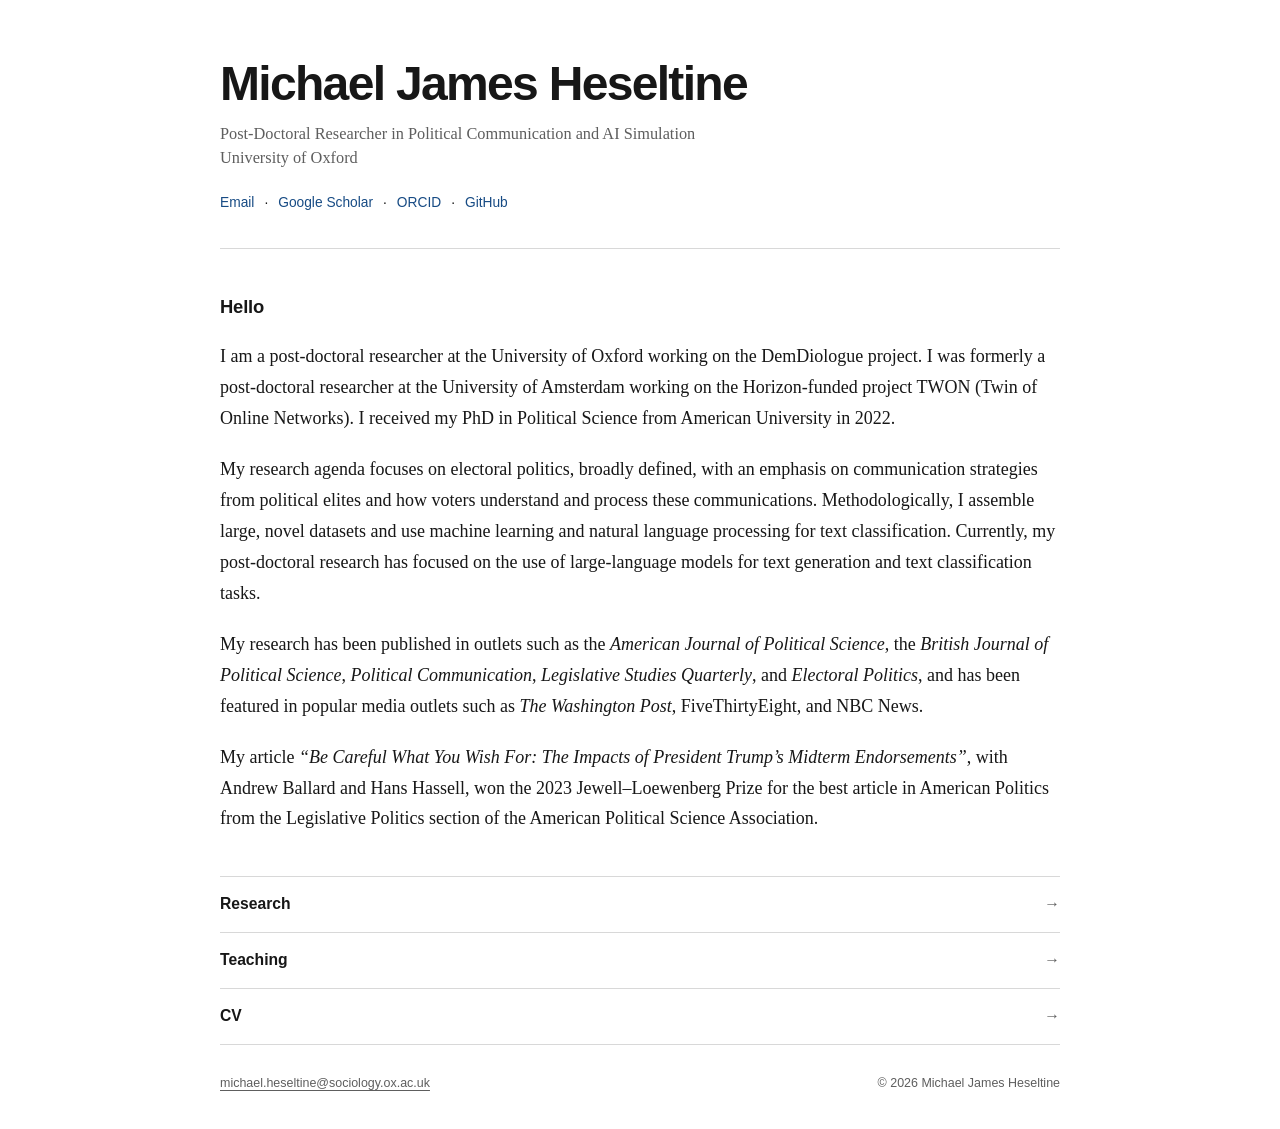
==== index.html @ 0545c975 "Add files via upload" ====
<!doctype html>
<html lang="en">
<head>
  <meta charset="utf-8" />
  <meta name="viewport" content="width=device-width, initial-scale=1" />
  <meta name="description" content="Michael James Heseltine — Post-Doctoral Researcher in Political Communication and AI Simulation at the University of Oxford." />
  <title>Michael James Heseltine</title>
  <link rel="stylesheet" href="style.css" />
</head>
<body>
  <main class="site-shell">
    <header class="site-header">
      <div class="identity">
        <h1>Michael James Heseltine</h1>
        <p class="role">Post-Doctoral Researcher in Political Communication and AI Simulation<br />University of Oxford</p>
      </div>

      <nav class="social-links" aria-label="Contact and academic links">
        <a href="mailto:michael.heseltine@sociology.ox.ac.uk">Email</a>
        <span aria-hidden="true">·</span>
        <a href="#">Google Scholar</a>
        <span aria-hidden="true">·</span>
        <a href="#">ORCID</a>
        <span aria-hidden="true">·</span>
        <a href="#">GitHub</a>
      </nav>
    </header>

    <section class="intro" aria-labelledby="hello-heading">
      <h2 id="hello-heading">Hello</h2>
      <p>
        I am a post-doctoral researcher at the University of Oxford working on the DemDiologue project.
        I was formerly a post-doctoral researcher at the University of Amsterdam working on the Horizon-funded
        project TWON (Twin of Online Networks). I received my PhD in Political Science from American University in 2022.
      </p>
      <p>
        My research agenda focuses on electoral politics, broadly defined, with an emphasis on communication strategies
        from political elites and how voters understand and process these communications. Methodologically, I assemble
        large, novel datasets and use machine learning and natural language processing for text classification.
        Currently, my post-doctoral research has focused on the use of large-language models for text generation and
        text classification tasks.
      </p>
      <p>
        My research has been published in outlets such as the <em>American Journal of Political Science</em>,
        the <em>British Journal of Political Science</em>, <em>Political Communication</em>,
        <em>Legislative Studies Quarterly</em>, and <em>Electoral Politics</em>, and has been featured in popular media
        outlets such as <em>The Washington Post</em>, FiveThirtyEight, and NBC News.
      </p>
      <p>
        My article <em>“Be Careful What You Wish For: The Impacts of President Trump’s Midterm Endorsements”</em>,
        with Andrew Ballard and Hans Hassell, won the 2023 Jewell–Loewenberg Prize for the best article in American
        Politics from the Legislative Politics section of the American Political Science Association.
      </p>
    </section>

    <section class="links-grid" aria-label="Site sections">
      <a href="research.html">Research <span>→</span></a>
      <a href="teaching.html">Teaching <span>→</span></a>
      <a href="cv.html">CV <span>→</span></a>
    </section>

    <footer class="site-footer">
      <a href="mailto:michael.heseltine@sociology.ox.ac.uk">michael.heseltine@sociology.ox.ac.uk</a>
      <span>© 2026 Michael James Heseltine</span>
    </footer>
  </main>
</body>
</html>
---- style.css ----
:root {
  --text: #171717;
  --muted: #5e5e5e;
  --rule: #d8d8d8;
  --link: #174b84;
  --max-width: 840px;
}

* { box-sizing: border-box; }

html { scroll-behavior: smooth; }

body {
  margin: 0;
  background: #fff;
  color: var(--text);
  font-family: Georgia, "Times New Roman", serif;
  font-size: 18px;
  line-height: 1.72;
}

a {
  color: var(--link);
  text-decoration-thickness: 1px;
  text-underline-offset: 3px;
}

a:hover { text-decoration-thickness: 2px; }

.site-shell {
  width: min(calc(100% - 40px), var(--max-width));
  margin: 0 auto;
  padding: 58px 0 34px;
}

.site-header {
  padding-bottom: 34px;
  border-bottom: 1px solid var(--rule);
}

h1 {
  margin: 0;
  font-family: Arial, Helvetica, sans-serif;
  font-size: clamp(2rem, 5vw, 3rem);
  line-height: 1.08;
  letter-spacing: -0.035em;
  font-weight: 700;
}

.role {
  margin: 12px 0 0;
  color: var(--muted);
  font-size: 1.02rem;
  line-height: 1.5;
}

.social-links {
  display: flex;
  flex-wrap: wrap;
  gap: 0 10px;
  margin-top: 20px;
  font-family: Arial, Helvetica, sans-serif;
  font-size: 0.86rem;
}

.social-links a { text-decoration: none; }
.social-links a:hover { text-decoration: underline; }

.intro {
  padding-top: 42px;
}

h2 {
  margin: 0 0 18px;
  font-family: Arial, Helvetica, sans-serif;
  font-size: 1.15rem;
  letter-spacing: -0.01em;
}

p { margin: 0 0 20px; }

.links-grid {
  margin-top: 42px;
  border-top: 1px solid var(--rule);
  border-bottom: 1px solid var(--rule);
}

.links-grid a {
  display: flex;
  justify-content: space-between;
  align-items: center;
  padding: 14px 0;
  color: var(--text);
  text-decoration: none;
  font-family: Arial, Helvetica, sans-serif;
  font-size: 0.98rem;
  font-weight: 600;
}

.links-grid a + a { border-top: 1px solid var(--rule); }
.links-grid span { color: var(--muted); font-weight: 400; }

.site-footer {
  display: flex;
  justify-content: space-between;
  gap: 18px;
  margin-top: 28px;
  color: var(--muted);
  font-family: Arial, Helvetica, sans-serif;
  font-size: 0.78rem;
}

.site-footer a { color: var(--muted); }

@media (max-width: 640px) {
  body { font-size: 17px; }
  .site-shell { width: min(calc(100% - 28px), var(--max-width)); padding-top: 32px; }
  .site-header { padding-bottom: 26px; }
  .intro { padding-top: 30px; }
  .site-footer { flex-direction: column; }
}
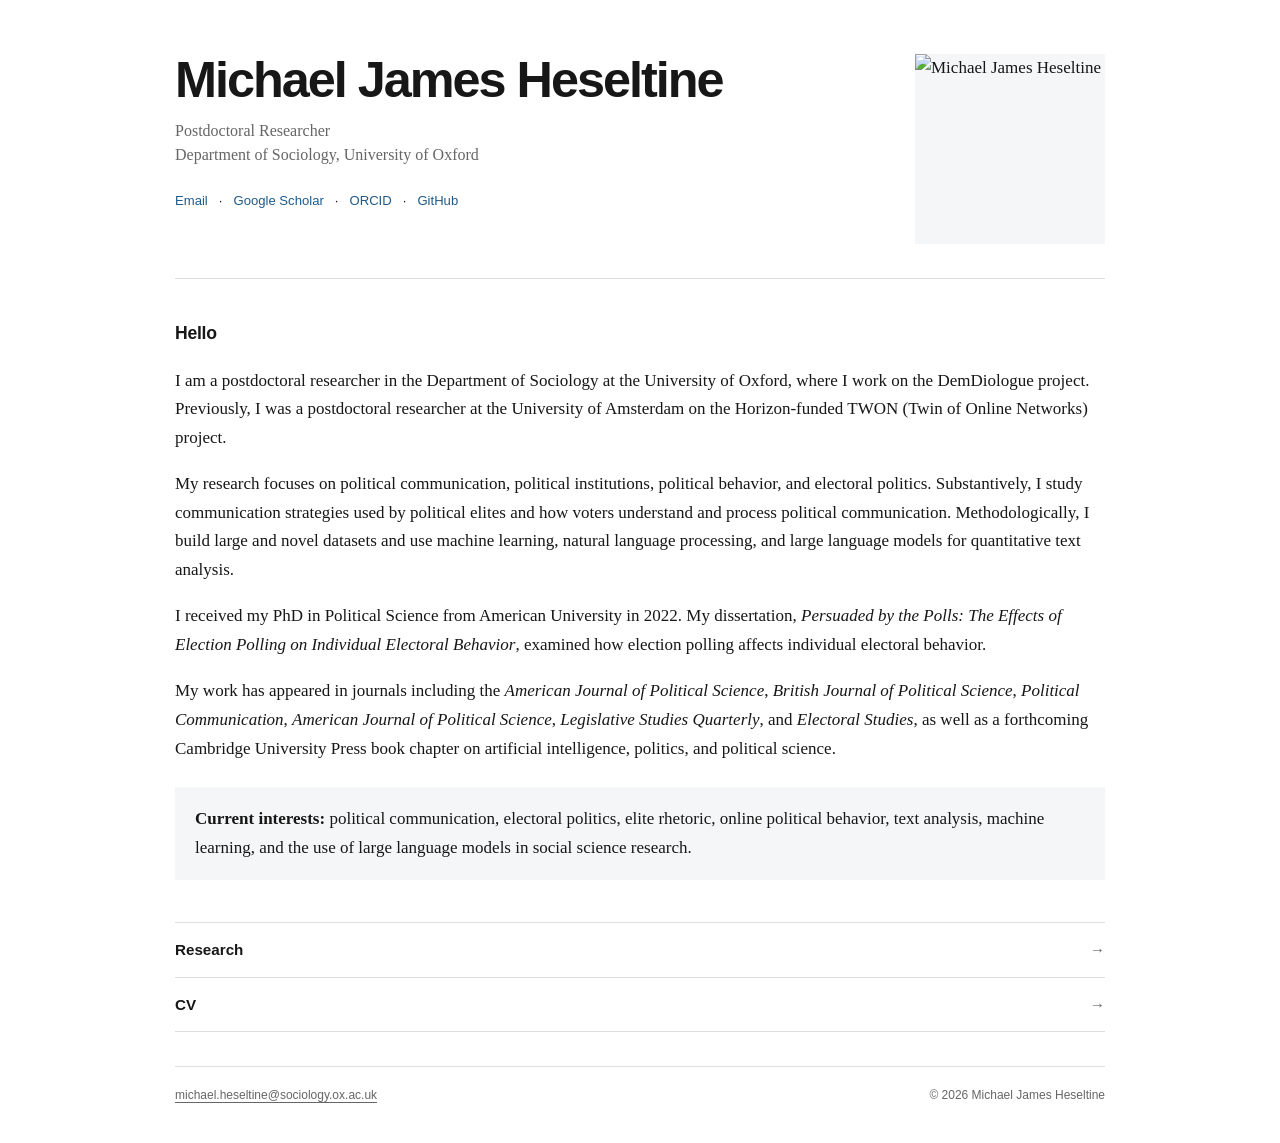
==== commit a8363102: "Add files via upload" ====
--- a/index.html
+++ b/index.html
@@ -3,7 +3,7 @@
 <head>
   <meta charset="utf-8" />
   <meta name="viewport" content="width=device-width, initial-scale=1" />
-  <meta name="description" content="Michael James Heseltine — Post-Doctoral Researcher in Political Communication and AI Simulation at the University of Oxford." />
+  <meta name="description" content="Michael James Heseltine — Postdoctoral Researcher at the University of Oxford studying political communication, political behavior, and computational methods." />
   <title>Michael James Heseltine</title>
   <link rel="stylesheet" href="style.css" />
 </head>
@@ -12,50 +12,40 @@
     <header class="site-header">
       <div class="identity">
         <h1>Michael James Heseltine</h1>
-        <p class="role">Post-Doctoral Researcher in Political Communication and AI Simulation<br />University of Oxford</p>
+        <p class="role">Postdoctoral Researcher<br />Department of Sociology, University of Oxford</p>
+        <nav class="social-links" aria-label="Contact and academic links">
+          <a href="mailto:michael.heseltine@sociology.ox.ac.uk">Email</a><span aria-hidden="true">·</span>
+          <a href="https://scholar.google.com/citations?user=luhdYRYAAAAJ&amp;hl=en" target="_blank" rel="noopener">Google Scholar</a><span aria-hidden="true">·</span>
+          <a href="https://orcid.org/0000-0002-2943-4414" target="_blank" rel="noopener">ORCID</a><span aria-hidden="true">·</span>
+          <a href="https://github.com/mjheseltine" target="_blank" rel="noopener">GitHub</a>
+        </nav>
       </div>
-
-      <nav class="social-links" aria-label="Contact and academic links">
-        <a href="mailto:michael.heseltine@sociology.ox.ac.uk">Email</a>
-        <span aria-hidden="true">·</span>
-        <a href="#">Google Scholar</a>
-        <span aria-hidden="true">·</span>
-        <a href="#">ORCID</a>
-        <span aria-hidden="true">·</span>
-        <a href="#">GitHub</a>
-      </nav>
+      <div class="photo-wrap">
+        <img src="images/headshot.jpg" alt="Michael James Heseltine" />
+      </div>
     </header>
 
     <section class="intro" aria-labelledby="hello-heading">
       <h2 id="hello-heading">Hello</h2>
       <p>
-        I am a post-doctoral researcher at the University of Oxford working on the DemDiologue project.
-        I was formerly a post-doctoral researcher at the University of Amsterdam working on the Horizon-funded
-        project TWON (Twin of Online Networks). I received my PhD in Political Science from American University in 2022.
+        I am a postdoctoral researcher in the Department of Sociology at the University of Oxford, where I work on the DemDiologue project. Previously, I was a postdoctoral researcher at the University of Amsterdam on the Horizon-funded TWON (Twin of Online Networks) project.
       </p>
       <p>
-        My research agenda focuses on electoral politics, broadly defined, with an emphasis on communication strategies
-        from political elites and how voters understand and process these communications. Methodologically, I assemble
-        large, novel datasets and use machine learning and natural language processing for text classification.
-        Currently, my post-doctoral research has focused on the use of large-language models for text generation and
-        text classification tasks.
+        My research focuses on political communication, political institutions, political behavior, and electoral politics. Substantively, I study communication strategies used by political elites and how voters understand and process political communication. Methodologically, I build large and novel datasets and use machine learning, natural language processing, and large language models for quantitative text analysis.
       </p>
       <p>
-        My research has been published in outlets such as the <em>American Journal of Political Science</em>,
-        the <em>British Journal of Political Science</em>, <em>Political Communication</em>,
-        <em>Legislative Studies Quarterly</em>, and <em>Electoral Politics</em>, and has been featured in popular media
-        outlets such as <em>The Washington Post</em>, FiveThirtyEight, and NBC News.
+        I received my PhD in Political Science from American University in 2022. My dissertation, <em>Persuaded by the Polls: The Effects of Election Polling on Individual Electoral Behavior</em>, examined how election polling affects individual electoral behavior.
       </p>
       <p>
-        My article <em>“Be Careful What You Wish For: The Impacts of President Trump’s Midterm Endorsements”</em>,
-        with Andrew Ballard and Hans Hassell, won the 2023 Jewell–Loewenberg Prize for the best article in American
-        Politics from the Legislative Politics section of the American Political Science Association.
+        My work has appeared in journals including the <em>American Journal of Political Science</em>, <em>British Journal of Political Science</em>, <em>Political Communication</em>, <em>American Journal of Political Science</em>, <em>Legislative Studies Quarterly</em>, and <em>Electoral Studies</em>, as well as a forthcoming Cambridge University Press book chapter on artificial intelligence, politics, and political science.
       </p>
+      <div class="callout">
+        <p><strong>Current interests:</strong> political communication, electoral politics, elite rhetoric, online political behavior, text analysis, machine learning, and the use of large language models in social science research.</p>
+      </div>
     </section>
 
     <section class="links-grid" aria-label="Site sections">
       <a href="research.html">Research <span>→</span></a>
-      <a href="teaching.html">Teaching <span>→</span></a>
       <a href="cv.html">CV <span>→</span></a>
     </section>
 
--- a/style.css
+++ b/style.css
@@ -1,9 +1,10 @@
 :root {
   --text: #171717;
-  --muted: #5e5e5e;
-  --rule: #d8d8d8;
-  --link: #174b84;
-  --max-width: 840px;
+  --muted: #666;
+  --rule: #dddddd;
+  --link: #1f5a8a;
+  --soft: #f5f6f7;
+  --max-width: 930px;
 }
 
 * { box-sizing: border-box; }
@@ -15,8 +16,8 @@
   background: #fff;
   color: var(--text);
   font-family: Georgia, "Times New Roman", serif;
-  font-size: 18px;
-  line-height: 1.72;
+  font-size: 17px;
+  line-height: 1.68;
 }
 
 a {
@@ -28,56 +29,82 @@
 a:hover { text-decoration-thickness: 2px; }
 
 .site-shell {
-  width: min(calc(100% - 40px), var(--max-width));
+  width: min(calc(100% - 44px), var(--max-width));
   margin: 0 auto;
-  padding: 58px 0 34px;
+  padding: 54px 0 38px;
 }
 
 .site-header {
+  display: grid;
+  grid-template-columns: 1fr 210px;
+  gap: 42px;
+  align-items: start;
   padding-bottom: 34px;
   border-bottom: 1px solid var(--rule);
 }
 
-h1 {
+.identity h1 {
   margin: 0;
   font-family: Arial, Helvetica, sans-serif;
-  font-size: clamp(2rem, 5vw, 3rem);
-  line-height: 1.08;
-  letter-spacing: -0.035em;
+  font-size: clamp(2rem, 5vw, 3.15rem);
+  line-height: 1.02;
+  letter-spacing: -0.04em;
   font-weight: 700;
 }
 
 .role {
-  margin: 12px 0 0;
-  color: var(--muted);
-  font-size: 1.02rem;
+  margin: 14px 0 0;
+  color: var(--muted);
+  font-size: 1rem;
   line-height: 1.5;
 }
 
+.photo-wrap {
+  justify-self: end;
+  width: 190px;
+  height: 190px;
+  overflow: hidden;
+  background: var(--soft);
+}
+
+.photo-wrap img {
+  width: 100%;
+  height: 100%;
+  object-fit: cover;
+  object-position: 51% 47%;
+  display: block;
+}
+
 .social-links {
   display: flex;
   flex-wrap: wrap;
-  gap: 0 10px;
-  margin-top: 20px;
-  font-family: Arial, Helvetica, sans-serif;
-  font-size: 0.86rem;
+  gap: 0 11px;
+  margin-top: 23px;
+  font-family: Arial, Helvetica, sans-serif;
+  font-size: 0.82rem;
 }
 
 .social-links a { text-decoration: none; }
 .social-links a:hover { text-decoration: underline; }
 
-.intro {
-  padding-top: 42px;
+.intro { padding-top: 40px; }
+
+h2, h3 {
+  font-family: Arial, Helvetica, sans-serif;
+  letter-spacing: -0.015em;
 }
 
 h2 {
   margin: 0 0 18px;
-  font-family: Arial, Helvetica, sans-serif;
-  font-size: 1.15rem;
-  letter-spacing: -0.01em;
-}
-
-p { margin: 0 0 20px; }
+  font-size: 1.1rem;
+}
+
+h3 {
+  margin: 30px 0 12px;
+  font-size: 1rem;
+}
+
+p { margin: 0 0 18px; }
 
 .links-grid {
   margin-top: 42px;
@@ -93,28 +120,116 @@
   color: var(--text);
   text-decoration: none;
   font-family: Arial, Helvetica, sans-serif;
-  font-size: 0.98rem;
+  font-size: 0.95rem;
   font-weight: 600;
 }
 
 .links-grid a + a { border-top: 1px solid var(--rule); }
 .links-grid span { color: var(--muted); font-weight: 400; }
 
+.section-rule {
+  margin: 36px 0 30px;
+  border: 0;
+  border-top: 1px solid var(--rule);
+}
+
+.pub-list, .project-list, .cv-list {
+  margin: 0;
+  padding: 0;
+  list-style: none;
+}
+
+.pub-item, .project-item, .cv-item {
+  padding: 0 0 22px;
+  margin: 0 0 22px;
+  border-bottom: 1px solid #eeeeee;
+}
+
+.pub-item:last-child, .project-item:last-child, .cv-item:last-child {
+  border-bottom: 0;
+}
+
+.pub-title, .project-title, .cv-title {
+  display: block;
+  font-weight: 700;
+}
+
+.pub-meta, .cv-meta {
+  color: var(--muted);
+  font-size: 0.94rem;
+}
+
+.pub-note {
+  margin-top: 5px;
+  color: var(--muted);
+  font-size: 0.9rem;
+  font-family: Arial, Helvetica, sans-serif;
+}
+
+.two-col {
+  display: grid;
+  grid-template-columns: 1fr 1fr;
+  gap: 34px;
+}
+
+.callout {
+  padding: 18px 20px;
+  background: var(--soft);
+  margin: 24px 0 28px;
+}
+
+.callout p:last-child { margin-bottom: 0; }
+
+.button-row {
+  display: flex;
+  flex-wrap: wrap;
+  gap: 10px;
+  margin: 26px 0 30px;
+}
+
+.button {
+  display: inline-block;
+  padding: 9px 13px;
+  border: 1px solid #cfcfcf;
+  color: var(--text);
+  text-decoration: none;
+  font-family: Arial, Helvetica, sans-serif;
+  font-size: 0.82rem;
+  background: #fff;
+}
+
+.button:hover { background: var(--soft); }
+
 .site-footer {
   display: flex;
   justify-content: space-between;
   gap: 18px;
-  margin-top: 28px;
-  color: var(--muted);
-  font-family: Arial, Helvetica, sans-serif;
-  font-size: 0.78rem;
+  margin-top: 34px;
+  padding-top: 18px;
+  border-top: 1px solid var(--rule);
+  color: var(--muted);
+  font-family: Arial, Helvetica, sans-serif;
+  font-size: 0.75rem;
 }
 
 .site-footer a { color: var(--muted); }
 
+@media (max-width: 720px) {
+  .site-header {
+    grid-template-columns: 1fr;
+    gap: 26px;
+  }
+  .photo-wrap {
+    justify-self: start;
+    width: 150px;
+    height: 150px;
+  }
+  .two-col { grid-template-columns: 1fr; gap: 0; }
+}
+
 @media (max-width: 640px) {
-  body { font-size: 17px; }
-  .site-shell { width: min(calc(100% - 28px), var(--max-width)); padding-top: 32px; }
+  body { font-size: 16.5px; }
+  .site-shell { width: min(calc(100% - 28px), var(--max-width)); padding-top: 30px; }
   .site-header { padding-bottom: 26px; }
   .intro { padding-top: 30px; }
   .site-footer { flex-direction: column; }
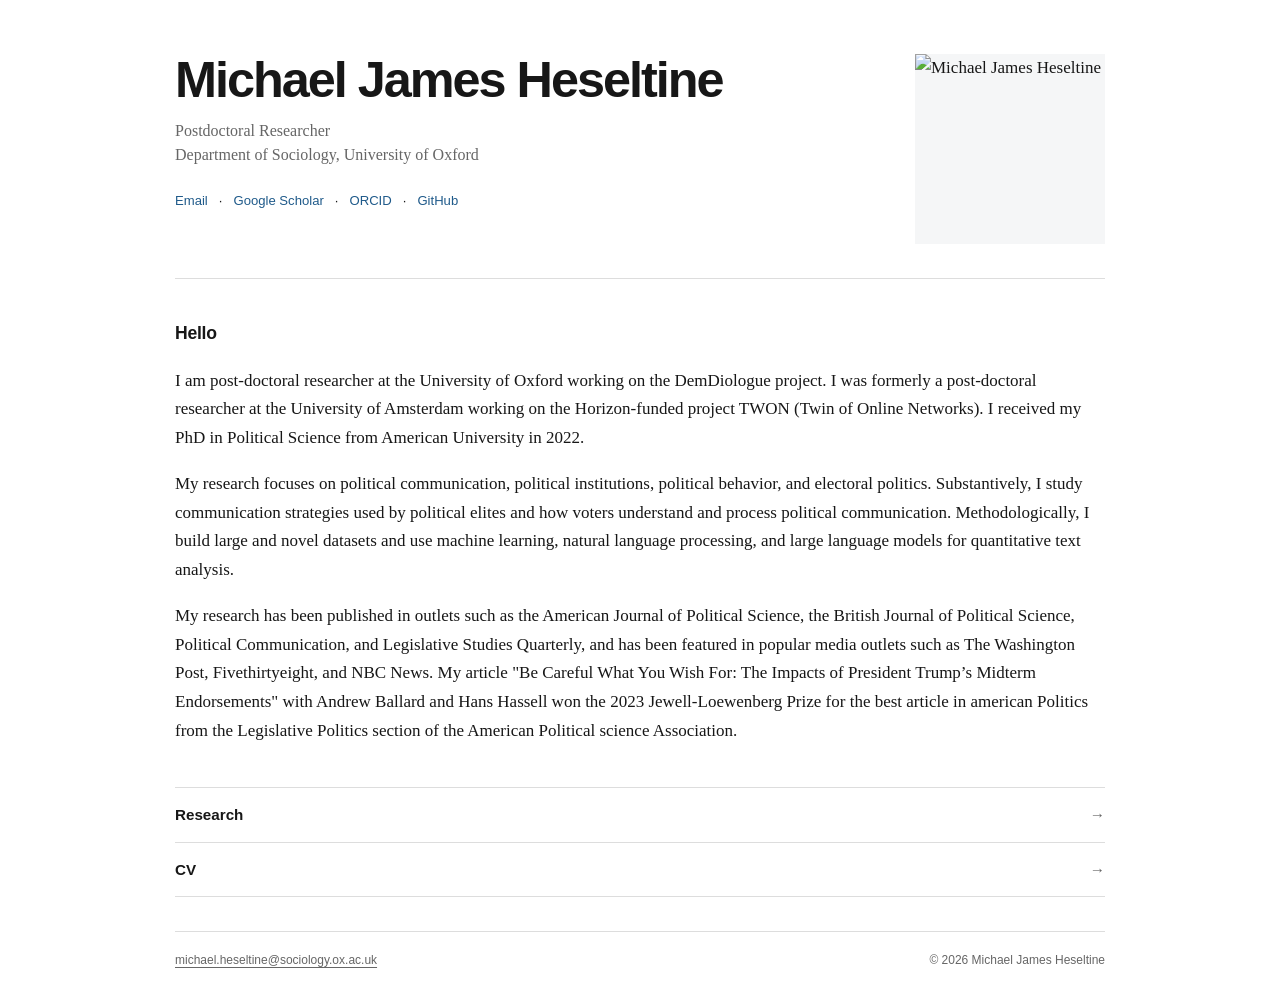
==== commit 89657bc5: "Update index.html" ====
--- a/index.html
+++ b/index.html
@@ -28,20 +28,14 @@
     <section class="intro" aria-labelledby="hello-heading">
       <h2 id="hello-heading">Hello</h2>
       <p>
-        I am a postdoctoral researcher in the Department of Sociology at the University of Oxford, where I work on the DemDiologue project. Previously, I was a postdoctoral researcher at the University of Amsterdam on the Horizon-funded TWON (Twin of Online Networks) project.
+        I am post-doctoral researcher at the University of Oxford working on the DemDiologue project. I was formerly a post-doctoral researcher at the University of Amsterdam working on the Horizon-funded project TWON (Twin of Online Networks). I received my PhD in Political Science from American University in 2022.
       </p>
       <p>
         My research focuses on political communication, political institutions, political behavior, and electoral politics. Substantively, I study communication strategies used by political elites and how voters understand and process political communication. Methodologically, I build large and novel datasets and use machine learning, natural language processing, and large language models for quantitative text analysis.
       </p>
       <p>
-        I received my PhD in Political Science from American University in 2022. My dissertation, <em>Persuaded by the Polls: The Effects of Election Polling on Individual Electoral Behavior</em>, examined how election polling affects individual electoral behavior.
+        My research has been published in outlets such as the American Journal of Political Science, the British Journal of Political Science, Political Communication, and Legislative Studies Quarterly, and has been featured in popular media outlets such as The Washington Post, Fivethirtyeight, and NBC News. My article "Be Careful What You Wish For: The Impacts of President Trump’s Midterm Endorsements" with Andrew Ballard and Hans Hassell won the 2023 Jewell-Loewenberg Prize for the best article in american Politics from the Legislative Politics section of the American Political science Association.
       </p>
-      <p>
-        My work has appeared in journals including the <em>American Journal of Political Science</em>, <em>British Journal of Political Science</em>, <em>Political Communication</em>, <em>American Journal of Political Science</em>, <em>Legislative Studies Quarterly</em>, and <em>Electoral Studies</em>, as well as a forthcoming Cambridge University Press book chapter on artificial intelligence, politics, and political science.
-      </p>
-      <div class="callout">
-        <p><strong>Current interests:</strong> political communication, electoral politics, elite rhetoric, online political behavior, text analysis, machine learning, and the use of large language models in social science research.</p>
-      </div>
     </section>
 
     <section class="links-grid" aria-label="Site sections">
